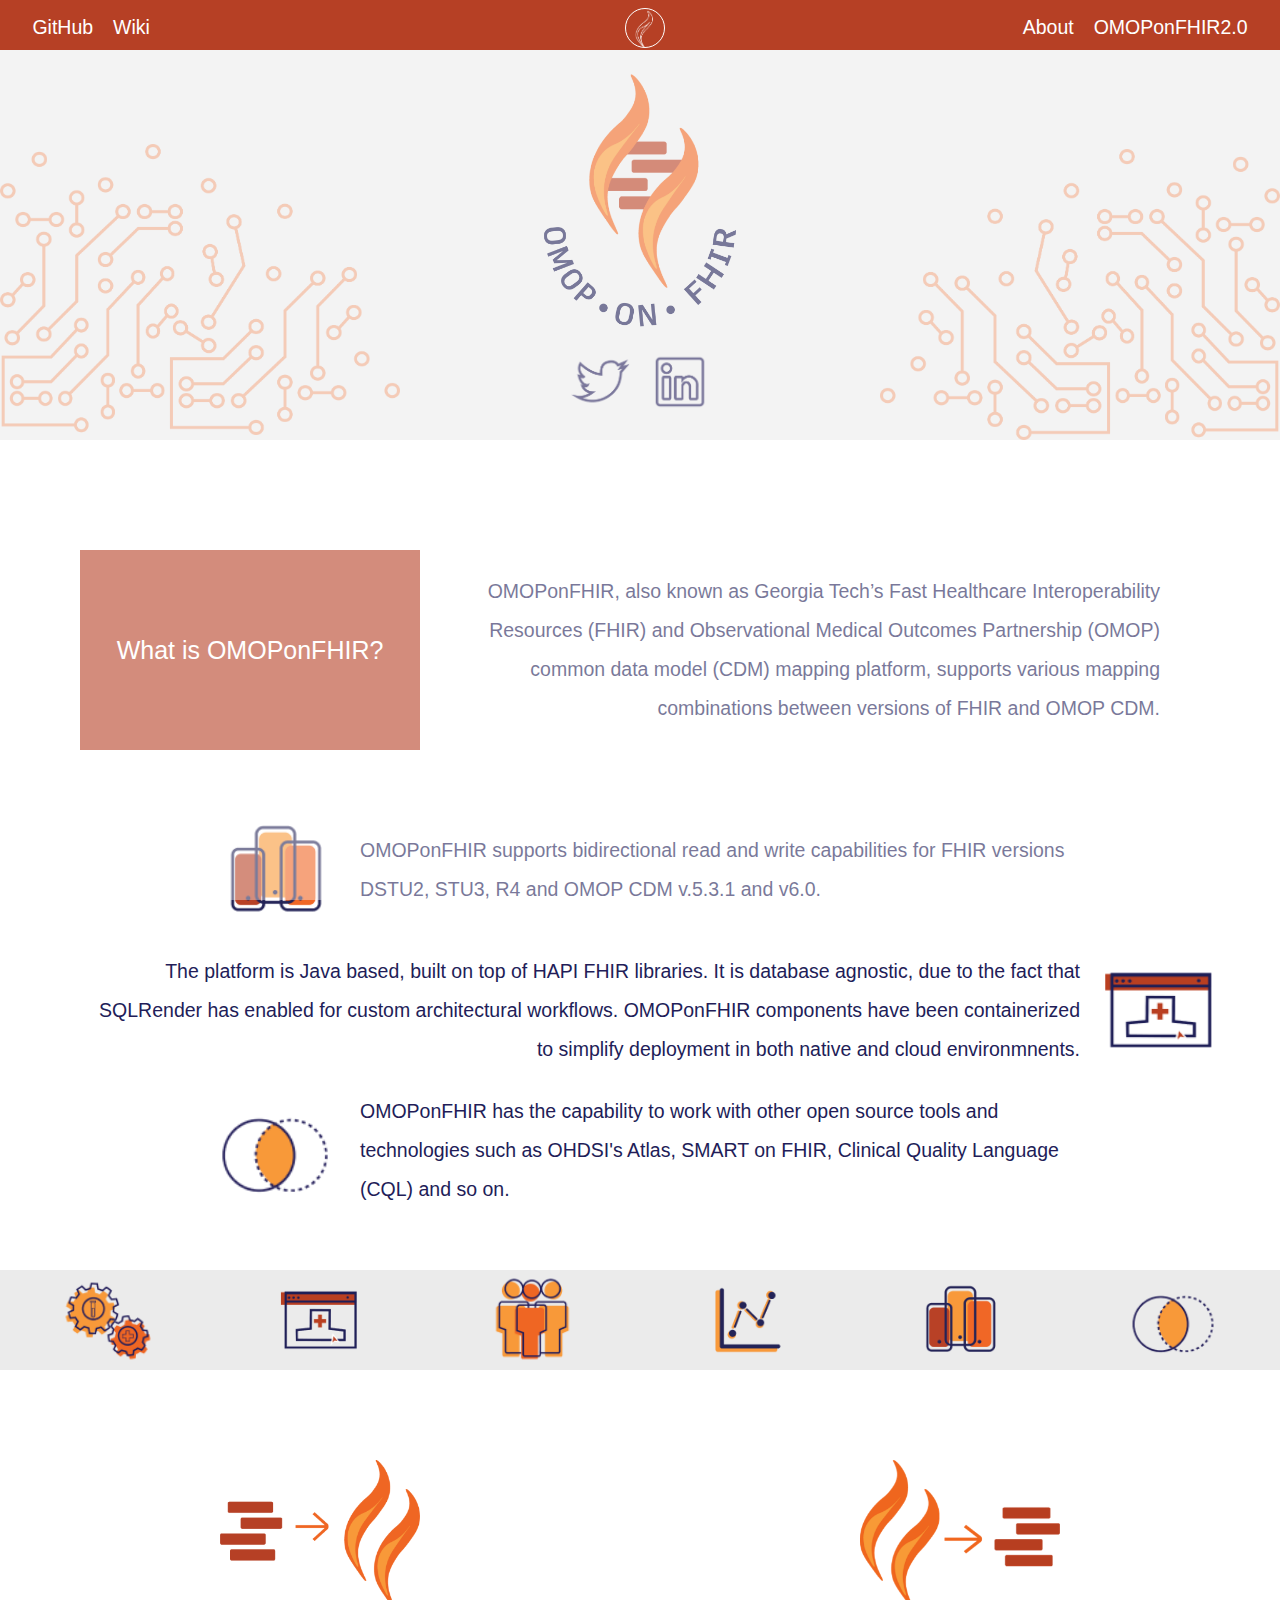
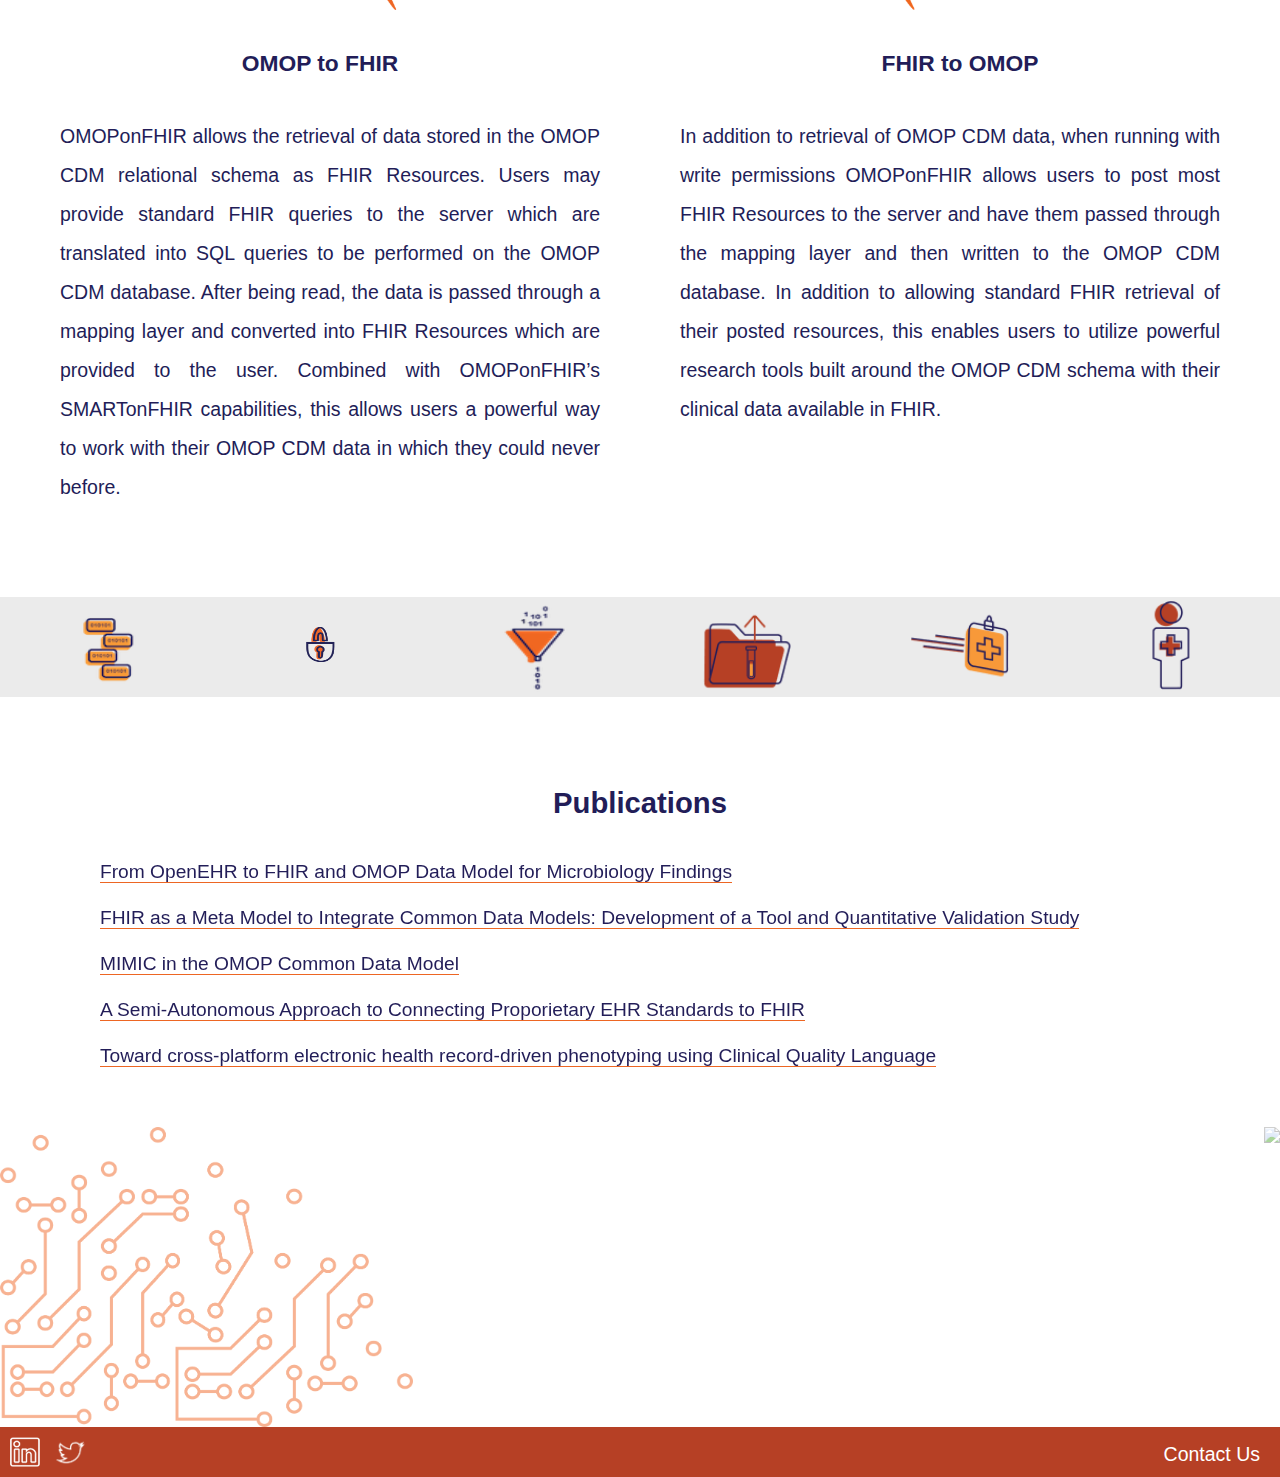
==== index.html @ ce29ef23 "OMOPonFHIR Site V2.0" ====
<!DOCTYPE html>
<html lang="en">
  <head>
    <meta charset="UTF-8" />
    <meta http-equiv="X-UA-Compatible" content="IE=edge" />
    <meta name="viewport" content="width=device-width, initial-scale=1.0" />
    <link rel="stylesheet" href="css/styles.css" />
    <link rel="stylesheet" href="css/index.css" />
    <link rel="preconnect" href="https://fonts.gstatic.com" />
    <link
      href="https://fonts.googlea                                                             pis.com/css2?family=Open+Sans:wght@600&display=swap"
      rel="stylesheet"
    />
    <script type="text/javascript" src="loader-script.js"></script>
    <link rel="apple-touch-icon" sizes="180x180" href="/img/shorter_logo.png" />
    <link
      rel="icon"
      type="image/png"
      sizes="32x32"
      href="/img/shorter_logo.png"
    />
    <link
      rel="icon"
      type="image/png"
      sizes="16x16"
      href="/img/shorter_logo.png"
    />
    <link rel="manifest" href="/site.webmanifest" />
    <title>OMOP on FHIR</title>
  </head>
  <body>
    <div id="loader"></div>
    <div id="content">
      <nav class="main-nav">
        <div class="container">
          <div class="left">
            <ul>
              <li>
                <a href="https://github.com/omoponfhir/omoponfhir-main"
                  >GitHub</a
                >
              </li>
              <li>
                <a href="https://github.com/omoponfhir/omoponfhir-main/wiki"
                  >Wiki</a
                >
              </li>
            </ul>
          </div>
          <div class="center">
            <img
              src="img/bullet_bullet-1.png"
              alt=""
              onclick="imageClick('index.html')"
              class="homeCursor"
            />
          </div>
          <div class="right">
            <ul>
              <li><a href="about.html">About</a></li>
              <li><a href="OMOPonFHIR2.0.html">OMOPonFHIR2.0</a></li>
            </ul>
          </div>
        </div>
      </nav>

      <nav class="mobile-nav" id="mobile-nav-id">
        <div class="left">
          <!-- <input type="image" src="img/menu.png" onclick="menu()" /> -->
        </div>
        <div class="center">
          <img
            src="img/bullet_bullet-1.png"
            alt=""
            onclick="imageClick('index.html')"
            class="homeCursor"
          />
        </div>
        <div class="right">
          <input type="image" src="img/menu.png" onclick="menu()" />
        </div>
      </nav>

      <div class="mobile-menu" id="mobile-menu-id">
        <ul class="mobile-menu-list">
          <li><a href="about.html">About</a></li>
          <li><a href="OMOPonFHIR2.0.html">OMOPonFHIR2.0</a></li>
          <li>
            <a href="https://github.com/omoponfhir/omoponfhir-main">GitHub</a>
          </li>
          <li>
            <a href="https://github.com/omoponfhir/omoponfhir-main/wiki"
              >Wiki</a
            >
          </li>
        </ul>
      </div>

      <script>
        function menu() {
          var x = document.getElementById("mobile-menu-id");

          if (x.className === "mobile-menu") {
            x.className = "mobile-menu-expanded";
          } else {
            x.className = "mobile-menu";
          }
        }
      </script>

      <script>
        function imageClick(url) {
          window.location = url;
        }
      </script>

      <div class="main-container">
        <div class="top-banner">
          <div class="container">
            <div class="div1">
              <img
                class="img1"
                src="img/BackgroundIllustration_Orange.png"
                alt=""
              />
            </div>
            <div class="div2">
              <img class="img2" src="img/OMOPONFHIR_Logo-03.png" alt="" />
              <div class="socialmed_icon">
                <a href="https://twitter.com/omoponfhir">
                  <img
                    alt="Twitter"
                    class="socialmed_images twitter"
                    src="twitter_Twitter-blue.png"
                  />
                </a>
                <a href="https://www.linkedin.com/company/omoponfhir/">
                  <img
                    alt="LinkedIn"
                    class="socialmed_images linkedin"
                    src="LinkedIn_blue.png"
                  />
                </a>
              </div>
            </div>

            <div class="div3">
              <img
                class="img3"
                src="img/BackgroundIllustration_Orange.png"
                alt=""
              />
            </div>
          </div>
        </div>

        <div class="what-is">
          <div class="left">
            <p>What is OMOPonFHIR?</p>
          </div>
          <div class="right">
            <p>
              OMOPonFHIR, also known as Georgia Tech’s Fast Healthcare
              Interoperability Resources (FHIR) and Observational Medical Outcomes Partnership (OMOP) common data
              model (CDM) mapping platform, supports various mapping combinations between versions of FHIR and OMOP CDM.
            </p>
          </div>
        </div>

        <div class="what-is-mobile">
          <p>What is OMOPonFHIR?</p>
        </div>

        <div class="what-is-mobile-text">
          <p>
            OMOPonFHIR, also known as Georgia Tech’s Fast Healthcare
            Interoperability Resources (FHIR) and Observational Medical Outcomes Partnership (OMOP) common data
            model (CDM) mapping platform, supports various mapping combinations between versions of FHIR and OMOP CDM.
          </p>
        </div>

        <div class="key-comp">
          <div class="left">
            <img src="img/Mobile_Mobile.png" class="iconHome" alt="" />
          </div>
          <div class="right">
            <p>
              OMOPonFHIR supports bidirectional read and write capabilities
              for FHIR versions DSTU2, STU3, R4 and OMOP CDM v.5.3.1 and v6.0.
            </p>
          </div>
        </div>

        <div class="deploy">
          <div class="left">
            <p>
              The platform is Java based, built on top of HAPI FHIR libraries.
              It is database agnostic, due to the fact that SQLRender has enabled for custom
              architectural workflows. OMOPonFHIR components have been containerized
              to simplify deployment in both native and cloud environmnents.
            </p>
          </div>
          <div class="right">
            <img
              src="img/Medical_System_Medical_System.png"
              class="iconHome"
              alt=""
            />
          </div>
        </div>

        <div class="map">
          <div class="left">
            <img src="img/mapping_mapping.png" class="iconHome" alt="" />
          </div>
          <div class="right">
            <p>
              OMOPonFHIR has the capability to work with other open source tools and
              technologies such as OHDSI's Atlas, SMART on FHIR, Clinical Quality
              Language (CQL) and so on.
            </p>
          </div>
        </div>

        <div class="icon-row-1">
          <div class="container">
            <img src="img/interoperability.png" alt="" />
          </div>
          <div class="container">
            <img src="img/Medical_System_Medical_System.png" alt="" />
          </div>
          <div class="container">
            <img src="img/population.png" alt="" />
          </div>
          <div class="container">
            <img src="img/Analytics_Analytics.png" alt="" />
          </div>
          <div class="container">
            <img src="img/Mobile_Mobile.png" alt="" />
          </div>
          <div class="container">
            <img src="img/mapping_mapping.png" alt="" />
          </div>
        </div>

        <div class="omop2fhir">
          <img src="img/OMOPonFHIR_2_3.png" alt="" />
          <h3>OMOP to FHIR</h3>
          <p>
            OMOPonFHIR allows the retrieval of data stored in the OMOP CDM
            relational schema as FHIR Resources. Users may provide standard FHIR
            queries to the server which are translated into SQL queries to be
            performed on the OMOP CDM database. After being read, the data is
            passed through a mapping layer and converted into FHIR Resources
            which are provided to the user. Combined with OMOPonFHIR’s
            SMARTonFHIR capabilities, this allows users a powerful way to work
            with their OMOP CDM data in which they could never before.
          </p>
        </div>

        <div class="fhir2omop">
          <img src="img/FHIRtoOMOP_2.png" alt="" />
          <h3>FHIR to OMOP</h3>
          <p>
            In addition to retrieval of OMOP CDM data, when running with write
            permissions OMOPonFHIR allows users to post most FHIR Resources to
            the server and have them passed through the mapping layer and then
            written to the OMOP CDM database. In addition to allowing standard
            FHIR retrieval of their posted resources, this enables users to
            utilize powerful research tools built around the OMOP CDM schema
            with their clinical data available in FHIR. 
          </p>
        </div>

        <div class="icon-row-2">
          <div class="container">
            <img src="img/Database_Database.png" alt="" />
          </div>
          <div class="container">
            <img src="img/Security_Security.png" alt="" />
          </div>
          <div class="container">
            <img src="img/Filtering_Filtering.png" alt="" />
          </div>
          <div class="container">
            <img src="img/export.png" alt="" />
          </div>
          <div class="container">
            <img src="img/fast.png" alt="" />
          </div>
          <div class="container">
            <img src="img/patient.png" alt="" />
          </div>
        </div>

        <div class="pub" id="pub-list">
          <h2>Publications</h2>
          <div class="publication-list">
            <li>
              <a
                href="https://ebooks.iospress.nl/pdf/doi/10.3233/SHTI210189"
                class="pub-link shutter half"
                >From OpenEHR to FHIR and OMOP Data Model for Microbiology
                Findings</a
              >
            </li>
            <br />
            <li>
              <a
                href="https://medinform.jmir.org/2019/4/e15199?utm_source=TrendMD&utm_medium=cpc&utm_campaign=JMIR_TrendMD_0"
                class="pub-link shutter half"
                >FHIR as a Meta Model to Integrate Common Data Models:
                Development of a Tool and Quantitative Validation Study</a
              >
            </li>
            <br />
            <li>
              <a
                href="https://www.medrxiv.org/content/10.1101/2020.08.14.20175141v1.full"
                class="pub-link shutter half"
              >
                MIMIC in the OMOP Common Data Model</a
              >
            </li>
            <br />
            <li>
              <a
                href="https://arxiv.org/pdf/1911.12254.pdf"
                class="pub-link shutter half"
              >
                A Semi-Autonomous Approach to Connecting Proporietary EHR
                Standards to FHIR
              </a>
            </li>
            <br />
            <li>
              <a
                href="https://onlinelibrary.wiley.com/doi/pdf/10.1002/lrh2.10233"
                class="pub-link shutter half"
              >
                Toward cross-platform electronic health record-driven
                phenotyping using Clinical Quality Language</a
              >
            </li>
          </div>
        </div>

        <div class="bot-banner">
          <div class="div1">
            <img src="img/BackgroundIllustration_Orange.png" alt="" />
            <img src="https://media.giphy.com/media/UsVF9EAucjBN7O4BF0/giphy.gif" class="bottompage_motion" />
          </div>
        </div>

        <footer class="footer">
          <div class="social">
            <div class="left">
              <div class="img-wrapper">
                <a href="https://www.linkedin.com/company/omoponfhir/about">
                  <img src="img/linkedin.png" alt="" />
                </a>
              </div>
              <div class="img-wrapper">
                <a href="https://twitter.com/omoponfhir?s=20">
                  <img src="img/twitter_Twitter.png" alt="" />
                </a>
              </div>
            </div>
          </div>
          <div class="right">
            <a href="https://forms.gle/5ARnCuKFfqA3LYyR9" target="_blank"
              >Contact Us</a
            >
          </div>
        </footer>
      </div>
    </div>
  </body>
</html>
---- css/styles.css ----
/* TABLE OF CONTENTS
  1. BASIC
  2. PRELOADER
  2. MOBILE NAV
  3. MOBILE MENU
  4. BANNER
  5. BOT BANNER
  6. FOOTER
  7. BREAKPOINTS
*/

/* -------------- BASIC --------------  */
:root {
  --primary-color: #221d58;
  --secondary-color: #b64025;
  --accent-light-color: #ed6623;
  --accent-lighter-color: #f8993a;
  --max-width: 1100px;
}

* {
  margin: 0;
  padding: 0;
  box-sizing: border-box;
}

body {
  color: var(--primary-color);
  font-family: -apple-system, BlinkMacSystemFont, "Segoe UI", Roboto, Oxygen,
    Ubuntu, Cantarell, "Open Sans", "Helvetica Neue", sans-serif;
  font-size: 19.5px;
  font-weight: 500;
}

html,
body {
  margin: 0;
  padding: 0;
  width: 100%;
  height: 100vh;
  background: url(background.jpg) no-repeat 50% 50%;
  background-size: cover;
}

/* -------------- PRELOADER -------------- */
#loader {
  position: fixed;
  width: 100%;
  height: 100vh;
  z-index: 1;
  overflow: visible;
  background: #fff url("https://media.giphy.com/media/0v85X38x8zhfcxNIS5/giphy.gif") no-repeat center center;
}

/* --------------  MOBILE NAV -------------- */
.homeCursor {
  cursor: pointer;
}

.mobile-nav {
  display: none;
}

.mobile-nav .left {
  justify-self: left;
}

.mobile-nav .center {
  width: 40px;
  height: 40px;
  margin-left: 10px;
  border-radius: 20px;
  border-color: #fff;
  border-style: solid;
  border-width: 1px;
  justify-self: center;
  align-self: center;
}
.mobile-nav .center:hover {
  background: #ed6623;
}
.mobile-nav img {
  height: 40px;
  object-fit: contain;
}

.mobile-nav .right {
  justify-self: right;
}

.mobile-nav input {
  margin: 10px;
  margin-right: 20px;
  height: 30px;
  object-fit: contain;
}

.mobile-nav ul {
  list-style-type: none;
  display: flex;
  margin-bottom: 10px;
  flex-direction: column;
  justify-content: center;
}
.main-nav {
  background: var(--secondary-color);
  position: sticky;
  top: 0;
  z-index: 2;
}

.main-nav .container {
  display: grid;
  grid-template-columns: 33% 33% 33%;
  height: 50px;
  justify-content: center;
}

.main-nav .left {
  padding: 1rem;
  justify-self: left;
}

.main-nav.left a:hover {
  color: #ed6623;
}

.main-nav .center {
  width: 40px;
  height: 40px;
  margin-left: 10px;
  border-radius: 20px;
  border-color: #fff;
  border-style: solid;
  border-width: 1px;
  justify-self: center;
  align-self: center;
}

.main-nav .center:hover {
  background: #ed6623;
}

.main-nav img {
  height: 40px;
  object-fit: contain;
}

.main-nav .right {
  padding: 1rem;
  justify-self: right;
}

.main-nav .right a:hover {
  color: #ed6623;
}

.main-nav .left a:hover {
  color: #ed6623;
}
.main-nav ul {
  display: flex;
  list-style-type: none;
  justify-self: end;
  align-items: center;
}

.main-nav ul li a {
  border-radius: 5px;
  text-decoration: none;
  padding: 10px;
  color: #fff;
}

.main-nav ul li a.active {
  background: var(--secondary-color);
  color: #fff;
}

.main-nav ul li a.inactive {
  color: #fff;
}

/* --------------  MOBILE MENU -------------- */
.mobile-menu {
  display: none;
}

.mobile-menu-list {
  list-style-type: none;
  display: flex;
  margin-bottom: 10px;
  flex-direction: column;
  justify-content: center;
}

.mobile-menu-list li {
  margin: 10px;
  text-align: right;
}

.mobile-menu-list li a {
  border-radius: 5px;
  text-decoration: none;
  padding: 10px;
  color: #fff;
}

.mobile-menu-list li a:hover {
  color: #ed6623;
}

/* -------------- BANNER --------------*/
.top-banner {
  grid-area: top-banner;
}

.img1 {
  height: auto;
  max-width: 300px;
}

.img2 {
  height: auto;
  width: 100%;
  padding: 20px;
  max-width: 300px;
}

.img3 {
  height: auto;
  max-width: 300px;
  transform: scaleX(-1);
}

.div1 {
  vertical-align: bottom;
  align-self: flex-end;
}

.div2 {
  display: grid;
  justify-content: center;
  text-align: center;
  align-items: center;
  margin-bottom: 30px;
  flex: 2;
}

.div3 {
  vertical-align: bottom;
  align-self: flex-end;
}

.top-banner .container {
  display: flex;
  flex-direction: row;
  width: 100%;
  height: auto;
  background: #ebebeb;
  justify-content: center;
}

.top-banner .container .div1 {
  flex: 2;
}

.top-banner .container .div3 {
  flex: 2;
}

.top-banner .img1 {
  max-width: 100%;
  opacity: 0.5;
  width: 400px;
}

.top-banner .img3 {
  max-width: 100%;
  transform: scaleX(-1);
  opacity: 0.5;
  float: right;
  margin: 0 0 0 20px;
  width: 400px;
}

.top-banner ul {
  list-style-type: none;
  display: flex;
  justify-content: center;
}

.top-banner ul li a {
  margin: 1rem;
  text-decoration: none;
  border-radius: 5px;
}

.button_socialmed {
  background-color: #ed6623;
  border: none;
  color: white;
  padding: 15px 32px;
  text-align: center;
  text-decoration: none;
  display: inline-block;
  font-size: 18px;
  border-radius: 10px;
  margin: 0 10px 30px 10px;
  transition-duration: 0.4s;
  width: 100%;
  min-width: 20px;
  max-width: 150px;
  position: relative;
  justify-content: center;
  align-items: center;
}

.button_socialmed:hover {
  cursor: pointer;
  border: solid;
  border-width: thin;
  border-color: #ed6623;
  background-color: rgb(235, 235, 235);
  color: #ed6623;
}

.socialmed_images {
  margin: 0 10px 0 10px;
  height: auto;
  width: 100%;
  max-width: 60px;
  display: flex;
}

.socialmed_icon {
  flex: 2;
  margin: 0 20px 0 20px;
  display: flex;
  align-items: center;
  justify-content: center;
}

.socialmed_images:hover {
  transform: translateY(-6px);
  transition: all 0.2s ease-in-out;
}

/* --------------  BOT BANNER --------------  */
.bot-banner {
  grid-area: bot-banner;
}

.bot-banner {
  height: 300px;
  margin-top: 40px;
}

.bot-banner img {
  width: auto;
  height: 300px;
  opacity: 0.5;
}

.bottompage_motion {
  float: right;
}

/* --------------  FOOTER --------------  */
.footer {
  display: grid;
  grid-area: footer;
  grid-template-columns: 50% 50%;
  height: 50px;
  justify-content: center;
  background: var(--secondary-color);
}

.footer .social {
  margin: 10px;
}

.footer .img-wrapper {
  display: inline;
  margin-right: 10px;
}

.footer img {
  height: 30px;
  object-fit: contain;
}
.footer img:hover {
  background: #ed6623;
}
.footer .left {
  justify-self: left;
}
.right a:hover {
  color: #ed6623;
}
.footer .right {
  margin-right: 20px;
  align-self: center;
  justify-self: right;
}

.footer a {
  color: #fff;
  text-decoration: none;
}
/* -------------- BREAKPOINTS -------------- */

@media (max-width: 1150px) {
  .div2_mobile {
    display: grid;
    justify-content: center;
    text-align: center;
    align-items: center;
    margin-bottom: 30px;
    flex: 2;
  }
}

@media (max-width: 680px) {
  .main-nav {
    display: none;
  }
  .mobile-nav {
    display: grid;
    grid-template-columns: 33% 33% 33%;
    background: var(--secondary-color);
    position: sticky;
    top: 0;
    z-index: 2;
  }

  .mobile-menu {
    display: none;
  }

  .mobile-menu-expanded {
    position: fixed;
    left: 67%;
    display: block;
    width: 33%;
    background: var(--secondary-color);
    z-index: 2;
  }

  .top-banner .container {
    display: flex;
    flex-direction: row;
    width: 100%;
    height: auto;
    background: #ebebeb;
    justify-content: center;
  }

  .top-banner .img1 {
    max-width: 130%;
    opacity: 0.5;
  }

  .top-banner .img3 {
    max-width: 130%;
    opacity: 0.5;
  }

  .bot-banner {
    margin-top: 30px;
    height: 200px;
  }

  .bot-banner img {
    height: 200px;
  }

  .bot-banner .bottompage_motion {
    height: 0px;
  }
}

@media (max-width: 400px) {
  .socialmed_images {
    margin: 0 5px 0 5px;
    height: auto;
    width: 100%;
    max-width: 30px;
    display: flex;
  }
}
---- css/index.css ----
/* TABLE OF CONTENTS
    1. GRID
    2. WHAT IS
    3. ICON ROW
    4. OMOP 2 FHIR
    5. BREAKPOINTS
    6. PUBLICATIONS LIST
*/

/* -------------- GRID -------------- */
.main-container {
  display: grid;
  grid-template-columns: 25% 25% 25% 25%;
  grid-template-areas:
    "top-banner top-banner top-banner top-banner"
    "what-is what-is what-is what-is"
    "key-comp key-comp key-comp key-comp"
    "deploy deploy deploy deploy"
    "map map map map"
    "icon-row-1 icon-row-1 icon-row-1 icon-row-1"
    "omop2fhir omop2fhir fhir2omop fhir2omop"
    "icon-row-2 icon-row-2 icon-row-2 icon-row-2"
    "pub pub pub pub"
    "bot-banner bot-banner bot-banner bot-banner"
    "footer footer footer footer";
  grid-gap: 0px;
}

.what-is {
  grid-area: what-is;
}

.what-is-mobile {
  grid-area: what-is-mobile;
}

.what-is-mobile-text {
  grid-area: what-is-mobile-text;
}

.key-comp {
  grid-area: key-comp;
}

.deploy {
  grid-area: deploy;
}

.map {
  grid-area: map;
}

.icon-row-1 {
  grid-area: icon-row-1;
}

.omop2fhir {
  grid-area: omop2fhir;
}

.fhir2omop {
  grid-area: fhir2omop;
}

.icon-row-2 {
  grid-area: icon-row-2;
}

.pub {
  grid-area: pub;
}

/* -------------- WHAT IS -------------- */
.what-is {
  display: flex;
  flex-direction: row;
  width: 100%;
  height: 300px;
  text-align: center;
  overflow: hidden;
  margin-top: 60px;
}

.what-is .left {
  display: flex;
  justify-content: center;
  align-items: center;
  width: 340px;
  margin-top: 50px;
  margin-left: 80px;
  margin-bottom: 50px;
  margin-right: 25px;
  color: white;
  align-items: center;
  background: var(--secondary-color);
  font-size: 25px;
}

.what-is .right {
  display: flex;
  flex: 2;
  justify-content: center;
  align-items: center;
  width: 100%;
  height: 100%;
  margin-right: 120px;
  text-align: right;
  line-height: 2;
}

.what-is-mobile {
  display: none;
}

.what-is-mobile-text {
  display: none;
}

.key-comp {
  display: flex;
  flex-direction: row;
  width: 100%;
  height: 140px;
  overflow: hidden;
}

.key-comp .left {
  display: flex;
  justify-content: center;
  align-items: center;
  width: 160px;
  margin-left: 200px;
  padding-right: 10px;
}

.key-comp .right {
  display: flex;
  flex: 2;
  justify-content: center;
  align-items: center;
  width: 100%;
  height: 100%;
  margin-right: 180px;
  text-align: left;
  line-height: 2;
}

.deploy {
  display: flex;
  flex-direction: row;
  width: 100%;
  height: 140px;
  overflow: hidden;
}

.deploy .left {
  display: flex;
  flex: 2;
  justify-content: center;
  align-items: center;
  width: 100%;
  height: 100%;
  margin-left: 80px;
  text-align: right;
  line-height: 2;
}

.deploy .right {
  display: flex;
  justify-content: center;
  align-items: center;
  width: 160px;
  margin-right: 40px;
}

.map {
  display: flex;
  flex-direction: row;
  width: 100%;
  height: 140px;
  overflow: hidden;
}

.map .left {
  display: flex;
  justify-content: center;
  align-items: center;
  width: 160px;
  margin-left: 200px;
  padding-right: 10px;
}

.map .right {
  display: flex;
  flex: 2;
  justify-content: center;
  align-items: center;
  width: 100%;
  height: 100%;
  margin-right: 180px;
  text-align: left;
  line-height: 2;
}

.iconHome {
  max-width: 100%;
  max-height: 150px;
  width: 150px;
  flex: 2;
  padding: 10px;
}

/* -------------- ICON ROW -------------- */

.icon-row-1 {
  display: flex;
  flex-direction: row;
  height: 100px;
  width: 100%;
  background: #ebebeb;
  margin-top: 50px;
  margin-bottom: 50px;
}

.icon-row-1 .container {
  display: flex;
  flex: 1;
  justify-content: center;
  align-items: center;
}

.icon-row-1 img {
  width: 100px;
}

.icon-row-2 {
  display: flex;
  flex-direction: row;
  height: 100px;
  width: 100%;
  background: #ebebeb;
  margin-top: 50px;
  margin-bottom: 50px;
}

.icon-row-2 .container {
  display: flex;
  flex: 1;
  justify-content: center;
  align-items: center;
}

.icon-row-2 img {
  width: 100px;
  height: 100px;
}

/* -------------- OMOP 2 FHIR -------------- */

.omop2fhir img {
  width: 200px;
  height: 150px;
  display: block;
  margin-top: 40px;
  margin-left: auto;
  margin-right: auto;
  margin-bottom: 40px;
}

.omop2fhir h3 {
  text-align: center;
  margin: 10px;
}

.omop2fhir p {
  margin: 40px;
  margin-left: 60px;
  text-align: justify;
  line-height: 2;
}

.fhir2omop img {
  width: 200px;
  height: 150px;
  display: block;
  margin-top: 40px;
  margin-left: auto;
  margin-right: auto;
  margin-bottom: 40px;
}

.fhir2omop h3 {
  text-align: center;
  margin: 10px;
}

.fhir2omop p {
  margin: 40px;
  margin-right: 60px;
  text-align: justify;
  line-height: 2;
}

.pub h2 {
  margin-top: 40px;
  text-align: center;
  margin-bottom: 40px;
}

/*-------------- BREAKPOINTS -------------- */
@media (max-width: 680px) {
  .main-nav {
    display: none;
  }

  .what-is {
    display: none;
  }

  .omop2fhir p {
    margin: 40px;
    margin-bottom: 0px;
    text-align: justify;
  }

  .fhir2omop p {
    margin: 40px;
    text-align: justify;
  }

  .icon-row-1 {
    display: flex;
    flex-direction: row;
    height: 50px;
    width: 100%;
    background: #ebebeb;
  }

  .icon-row-1 img {
    width: 50px;
    height: 50px;
  }

  .icon-row-2 {
    display: flex;
    flex-direction: row;
    height: 50px;
    width: 100%;
    background: #ebebeb;
  }

  .icon-row-2 img {
    width: 50px;
    height: 50px;
  }

  .what-is-mobile {
    display: flex;
    width: 240px;
    height: 100px;
    margin-top: 40px;
    align-items: center;
    justify-self: center;
    justify-content: center;
    background: var(--secondary-color);
    margin-left: auto;
    margin-right: auto;
  }

  .what-is-mobile p {
    text-align: center;
    color: white;
    vertical-align: middle;
  }

  .what-is-mobile-text {
    display: block;
  }

  .what-is-mobile-text p {
    display: inline-block;
    margin: 20px;
    margin-top: 40px;
    text-align: center;
    line-height: 2;
  }

  .key-comp .left {
    margin-top: 20px;
    margin-left: 20px;
  }

  .key-comp .right {
    margin-top: 20px;
    margin-right: 20px;
  }

  .deploy {
    height: 160px;
  }

  .deploy .left {
    margin-top: 20px;
    margin-left: 20px;
  }

  .deploy .right {
    margin-top: 20px;
    margin-right: 20px;
  }

  .map .left {
    margin-top: 20px;
    margin-left: 20px;
  }

  .map .right {
    margin-top: 20px;
    margin-right: 20px;
  }

  .omop2fhir p {
    margin-left: 30px;
    margin-right: 30px;
  }

  .fhir2omop p {
    margin-left: 30px;
    margin-right: 30px;
  }

  .main-container {
    grid-template-columns: 100%;
    grid-template-areas:
      "top-banner"
      "what-is-mobile"
      "what-is-mobile-text"
      "key-comp"
      "deploy"
      "map"
      "icon-row-1"
      "omop2fhir"
      "fhir2omop"
      "icon-row-2"
      "pub"
      "bot-banner"
      "footer";
  }
}

/* -------------- PUBLICATIONS LIST -------------- */
.publication-color {
  color: #b64025;
}

.publication-list {
  margin-bottom: 20px;
  flex-direction: column;
  justify-content: center;
  padding: 0px 100px 0px 100px;
  list-style: none;
}

.pub-link {
  position: relative;
  display: inline-block;
  text-decoration: none;
  font-size: 1.2rem;
  font-weight: 500;
  color: var(--gray);
  z-index: 1;
  transition: all 0.2s;

  text-align: left;
  flex-direction: column;
  justify-content: center;
  align-items: center;
  list-style: none;
}
.pub-link::after {
  position: absolute;
  content: "";
  bottom: 0;
  left: 0;
  right: 0;
  opacity: 1;
  transition: all 0.15s;
  z-index: -1;
}

.pub-link.shutter.half::after {
  height: 1px;
  background: #ed6623;
}
.pub-link.shutter.half:hover {
  color: black;
}
.pub-link.shutter.half:hover::after {
  height: 40%;
}
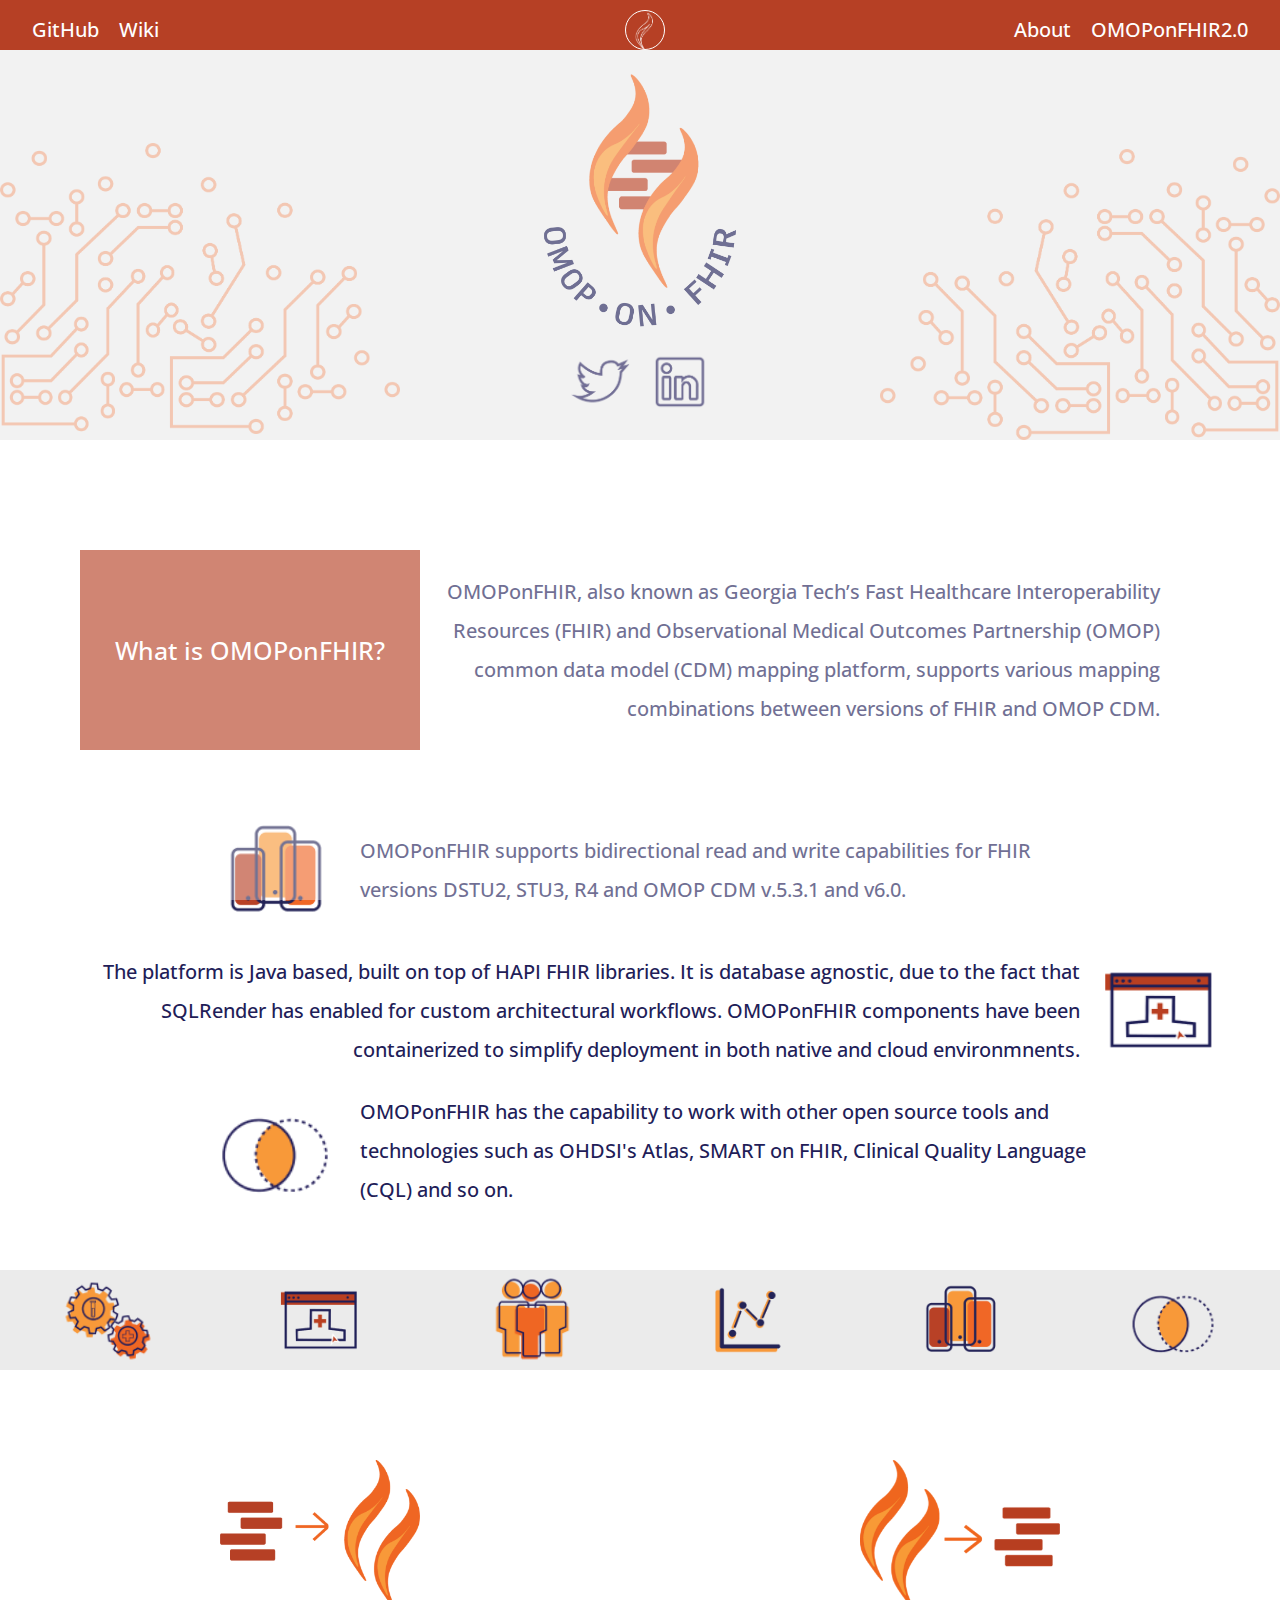
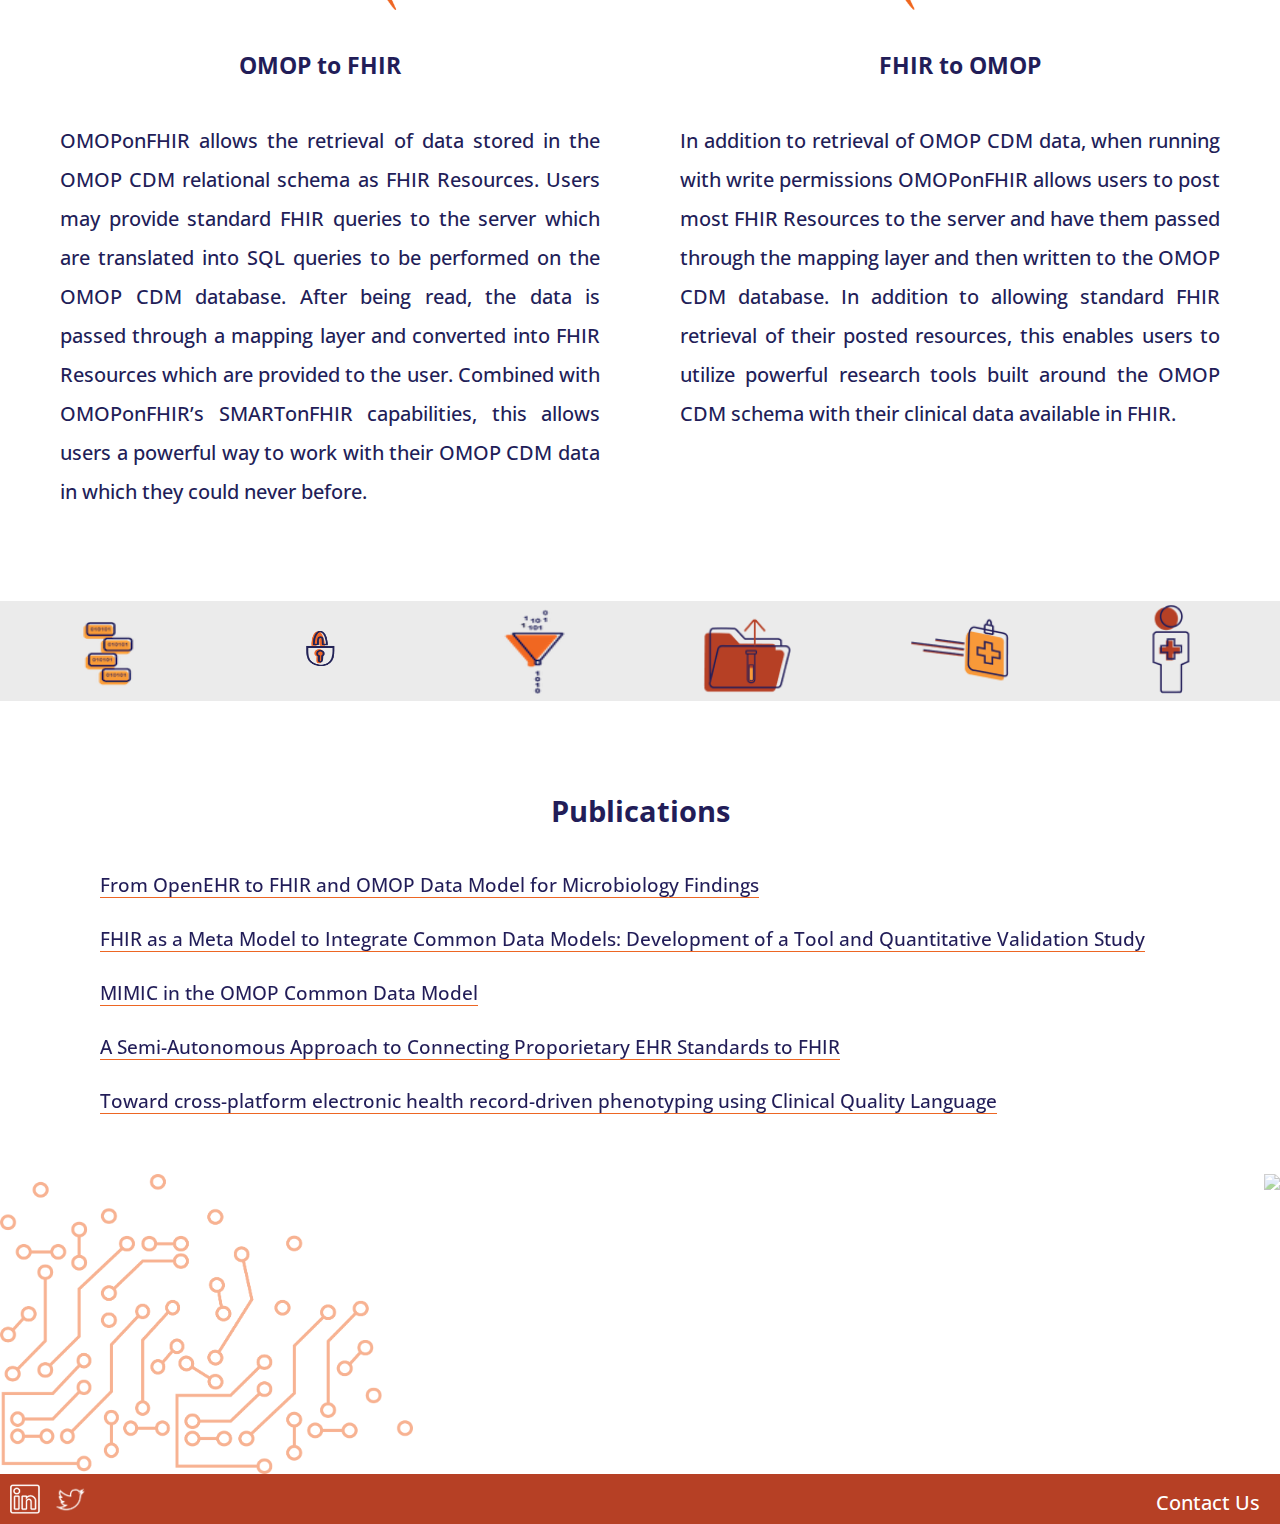
==== commit ec071839: "Changing contact us to be a mailto" ====
--- a/index.html
+++ b/index.html
@@ -8,7 +8,7 @@
     <link rel="stylesheet" href="css/index.css" />
     <link rel="preconnect" href="https://fonts.gstatic.com" />
     <link
-      href="https://fonts.googlea                                                             pis.com/css2?family=Open+Sans:wght@600&display=swap"
+      href="https://fonts.googleapis.com/css2?family=Open+Sans:wght@600&display=swap"
       rel="stylesheet"
     />
     <script type="text/javascript" src="loader-script.js"></script>
@@ -31,17 +31,18 @@
   <body>
     <div id="loader"></div>
     <div id="content">
-      <nav class="main-nav">
+      <nav class="main-nav" aria-label="Main Navigation">
         <div class="container">
           <div class="left">
             <ul>
               <li>
-                <a href="https://github.com/omoponfhir/omoponfhir-main"
+                <a href="https://github.com/omoponfhir/omoponfhir-main-r4-sql"
                   >GitHub</a
                 >
               </li>
               <li>
-                <a href="https://github.com/omoponfhir/omoponfhir-main/wiki"
+                <a
+                  href="https://github.com/omoponfhir/omoponfhir-site-n-docs/wiki"
                   >Wiki</a
                 >
               </li>
@@ -64,7 +65,7 @@
         </div>
       </nav>
 
-      <nav class="mobile-nav" id="mobile-nav-id">
+      <nav class="mobile-nav" id="mobile-nav-id" aria-label="Mobile Navigation">
         <div class="left">
           <!-- <input type="image" src="img/menu.png" onclick="menu()" /> -->
         </div>
@@ -86,10 +87,12 @@
           <li><a href="about.html">About</a></li>
           <li><a href="OMOPonFHIR2.0.html">OMOPonFHIR2.0</a></li>
           <li>
-            <a href="https://github.com/omoponfhir/omoponfhir-main">GitHub</a>
+            <a href="https://github.com/omoponfhir/omoponfhir-main-r4-sql"
+              >GitHub</a
+            >
           </li>
           <li>
-            <a href="https://github.com/omoponfhir/omoponfhir-main/wiki"
+            <a href="https://github.com/omoponfhir/omoponfhir-site-n-docs/wiki"
               >Wiki</a
             >
           </li>
@@ -161,8 +164,10 @@
           <div class="right">
             <p>
               OMOPonFHIR, also known as Georgia Tech’s Fast Healthcare
-              Interoperability Resources (FHIR) and Observational Medical Outcomes Partnership (OMOP) common data
-              model (CDM) mapping platform, supports various mapping combinations between versions of FHIR and OMOP CDM.
+              Interoperability Resources (FHIR) and Observational Medical
+              Outcomes Partnership (OMOP) common data model (CDM) mapping
+              platform, supports various mapping combinations between versions
+              of FHIR and OMOP CDM.
             </p>
           </div>
         </div>
@@ -174,8 +179,10 @@
         <div class="what-is-mobile-text">
           <p>
             OMOPonFHIR, also known as Georgia Tech’s Fast Healthcare
-            Interoperability Resources (FHIR) and Observational Medical Outcomes Partnership (OMOP) common data
-            model (CDM) mapping platform, supports various mapping combinations between versions of FHIR and OMOP CDM.
+            Interoperability Resources (FHIR) and Observational Medical Outcomes
+            Partnership (OMOP) common data model (CDM) mapping platform,
+            supports various mapping combinations between versions of FHIR and
+            OMOP CDM.
           </p>
         </div>
 
@@ -185,8 +192,8 @@
           </div>
           <div class="right">
             <p>
-              OMOPonFHIR supports bidirectional read and write capabilities
-              for FHIR versions DSTU2, STU3, R4 and OMOP CDM v.5.3.1 and v6.0.
+              OMOPonFHIR supports bidirectional read and write capabilities for
+              FHIR versions DSTU2, STU3, R4 and OMOP CDM v.5.3.1 and v6.0.
             </p>
           </div>
         </div>
@@ -195,9 +202,10 @@
           <div class="left">
             <p>
               The platform is Java based, built on top of HAPI FHIR libraries.
-              It is database agnostic, due to the fact that SQLRender has enabled for custom
-              architectural workflows. OMOPonFHIR components have been containerized
-              to simplify deployment in both native and cloud environmnents.
+              It is database agnostic, due to the fact that SQLRender has
+              enabled for custom architectural workflows. OMOPonFHIR components
+              have been containerized to simplify deployment in both native and
+              cloud environmnents.
             </p>
           </div>
           <div class="right">
@@ -215,9 +223,9 @@
           </div>
           <div class="right">
             <p>
-              OMOPonFHIR has the capability to work with other open source tools and
-              technologies such as OHDSI's Atlas, SMART on FHIR, Clinical Quality
-              Language (CQL) and so on.
+              OMOPonFHIR has the capability to work with other open source tools
+              and technologies such as OHDSI's Atlas, SMART on FHIR, Clinical
+              Quality Language (CQL) and so on.
             </p>
           </div>
         </div>
@@ -268,7 +276,7 @@
             written to the OMOP CDM database. In addition to allowing standard
             FHIR retrieval of their posted resources, this enables users to
             utilize powerful research tools built around the OMOP CDM schema
-            with their clinical data available in FHIR. 
+            with their clinical data available in FHIR.
           </p>
         </div>
 
@@ -348,7 +356,10 @@
         <div class="bot-banner">
           <div class="div1">
             <img src="img/BackgroundIllustration_Orange.png" alt="" />
-            <img src="https://media.giphy.com/media/UsVF9EAucjBN7O4BF0/giphy.gif" class="bottompage_motion" />
+            <img
+              src="https://media.giphy.com/media/UsVF9EAucjBN7O4BF0/giphy.gif"
+              class="bottompage_motion"
+            />
           </div>
         </div>
 
@@ -368,9 +379,7 @@
             </div>
           </div>
           <div class="right">
-            <a href="https://forms.gle/5ARnCuKFfqA3LYyR9" target="_blank"
-              >Contact Us</a
-            >
+            <a href="mailto:info@omoponfhir.org" target="_blank">Contact Us</a>
           </div>
         </footer>
       </div>
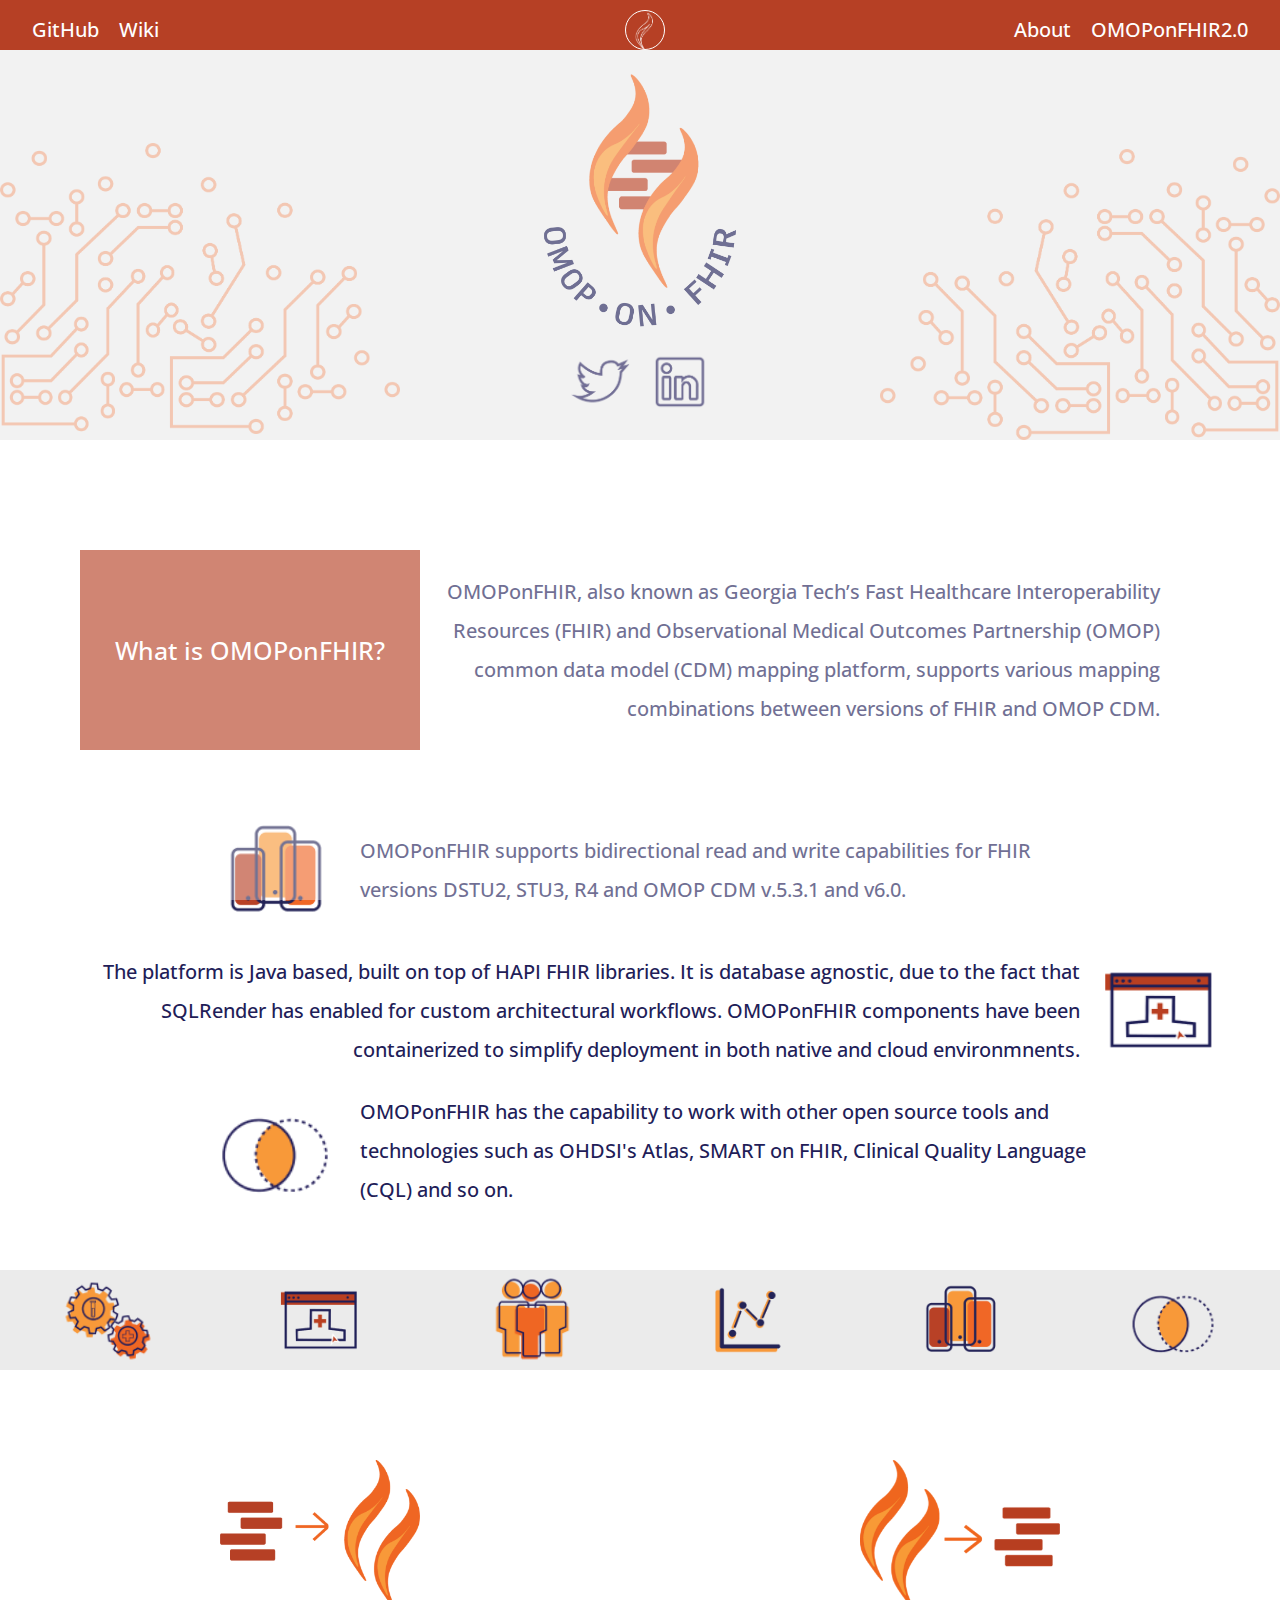
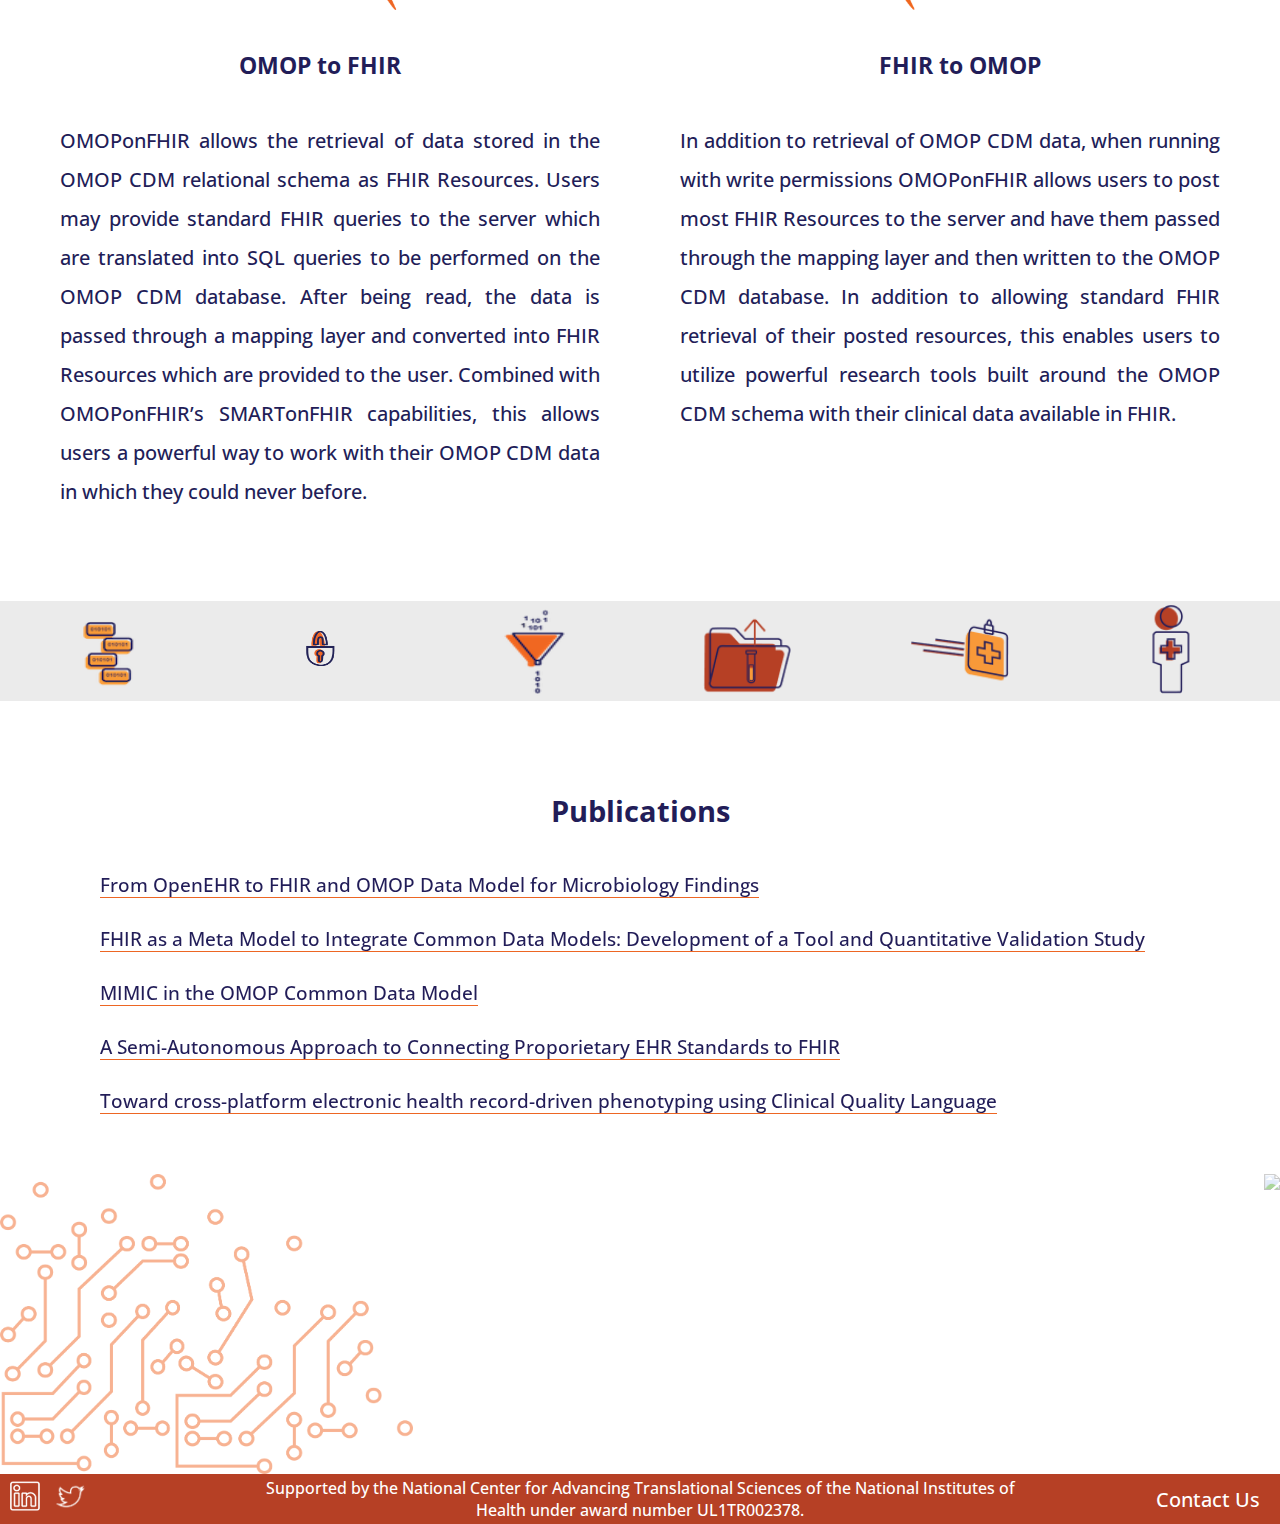
==== commit d6fca729: "Added Footer Note" ====
--- a/index.html
+++ b/index.html
@@ -364,8 +364,8 @@
         </div>
 
         <footer class="footer">
-          <div class="social">
-            <div class="left">
+          <div class="social left">
+            <div>
               <div class="img-wrapper">
                 <a href="https://www.linkedin.com/company/omoponfhir/about">
                   <img src="img/linkedin.png" alt="" />
@@ -378,6 +378,9 @@
               </div>
             </div>
           </div>
+          <div class="center">
+            <p>Supported by the National Center for Advancing Translational Sciences of the National Institutes of Health under award number UL1TR002378.</p>
+          </div>
           <div class="right">
             <a href="mailto:info@omoponfhir.org" target="_blank">Contact Us</a>
           </div>
--- a/css/styles.css
+++ b/css/styles.css
@@ -370,14 +370,17 @@
 .footer {
   display: grid;
   grid-area: footer;
-  grid-template-columns: 50% 50%;
+  grid-template-columns: 20% 60% 20%;
   height: 50px;
   justify-content: center;
   background: var(--secondary-color);
 }
 
 .footer .social {
-  margin: 10px;
+  margin-left: 10px;
+  margin-top: auto;
+  margin-bottom: auto;
+  margin-right: 10px;
 }
 
 .footer .img-wrapper {
@@ -403,7 +406,17 @@
   align-self: center;
   justify-self: right;
 }
-
+.footer .center {
+  align-self: center;
+  justify-self: center;
+}
+.footer .center p {
+  margin: 0;
+  padding: 0;
+  color: #fff;
+  text-align: center;
+  font-size: medium;
+}
 .footer a {
   color: #fff;
   text-decoration: none;
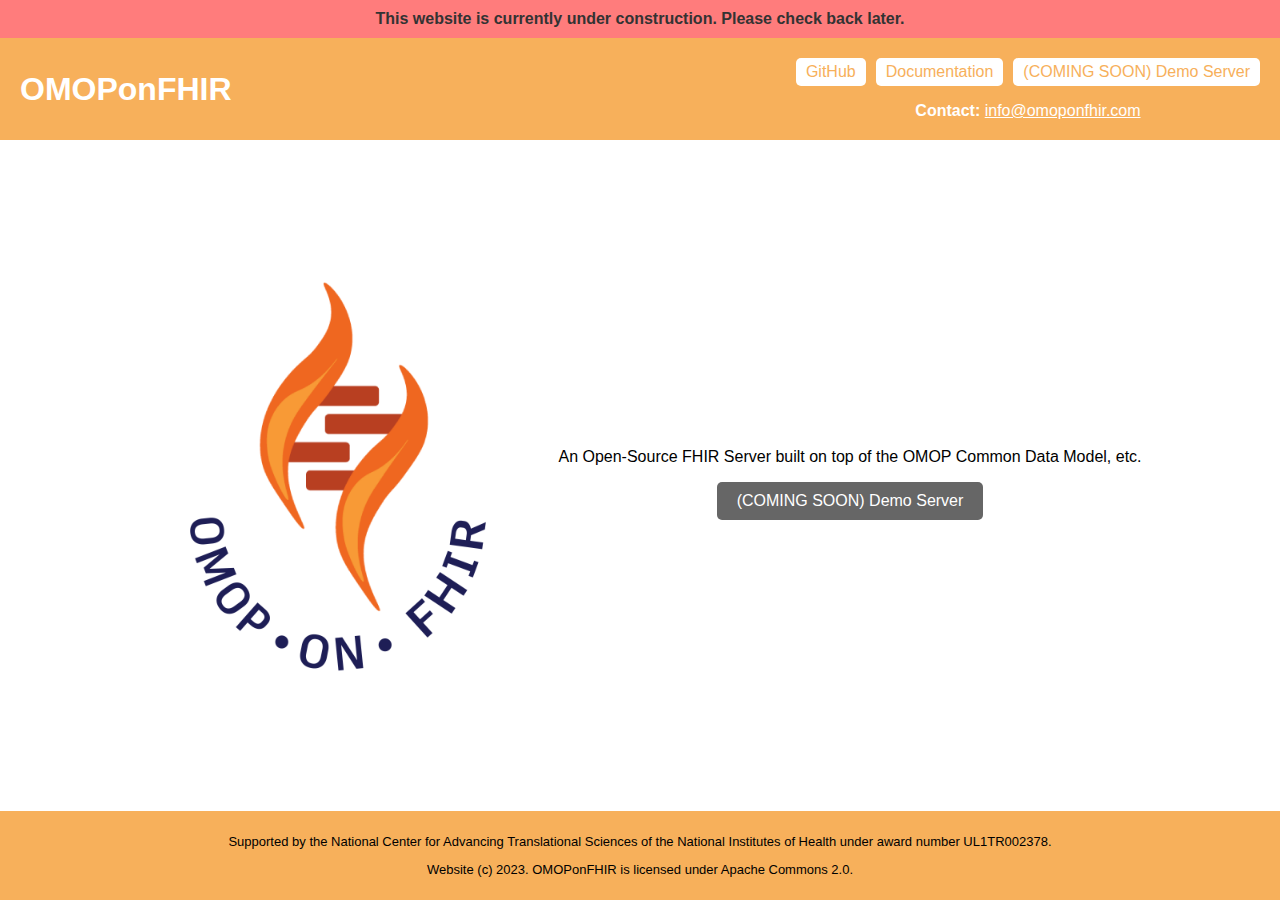
==== commit 2e74e839: "Push new version of website" ====
--- a/index.html
+++ b/index.html
@@ -1,391 +1,51 @@
 <!DOCTYPE html>
-<html lang="en">
+<html>
   <head>
-    <meta charset="UTF-8" />
-    <meta http-equiv="X-UA-Compatible" content="IE=edge" />
-    <meta name="viewport" content="width=device-width, initial-scale=1.0" />
-    <link rel="stylesheet" href="css/styles.css" />
-    <link rel="stylesheet" href="css/index.css" />
-    <link rel="preconnect" href="https://fonts.gstatic.com" />
-    <link
-      href="https://fonts.googleapis.com/css2?family=Open+Sans:wght@600&display=swap"
-      rel="stylesheet"
-    />
-    <script type="text/javascript" src="loader-script.js"></script>
-    <link rel="apple-touch-icon" sizes="180x180" href="/img/shorter_logo.png" />
-    <link
-      rel="icon"
-      type="image/png"
-      sizes="32x32"
-      href="/img/shorter_logo.png"
-    />
-    <link
-      rel="icon"
-      type="image/png"
-      sizes="16x16"
-      href="/img/shorter_logo.png"
-    />
-    <link rel="manifest" href="/site.webmanifest" />
-    <title>OMOP on FHIR</title>
+    <title>OMOPonFHIR</title>
+    <link rel="stylesheet" href="styles.css" />
   </head>
   <body>
-    <div id="loader"></div>
-    <div id="content">
-      <nav class="main-nav" aria-label="Main Navigation">
-        <div class="container">
-          <div class="left">
-            <ul>
-              <li>
-                <a href="https://github.com/omoponfhir/omoponfhir-main-r4-sql"
-                  >GitHub</a
-                >
-              </li>
-              <li>
-                <a
-                  href="https://github.com/omoponfhir/omoponfhir-site-n-docs/wiki"
-                  >Wiki</a
-                >
-              </li>
-            </ul>
-          </div>
-          <div class="center">
-            <img
-              src="img/bullet_bullet-1.png"
-              alt=""
-              onclick="imageClick('index.html')"
-              class="homeCursor"
-            />
-          </div>
-          <div class="right">
-            <ul>
-              <li><a href="about.html">About</a></li>
-              <li><a href="OMOPonFHIR2.0.html">OMOPonFHIR2.0</a></li>
-            </ul>
-          </div>
-        </div>
-      </nav>
-
-      <nav class="mobile-nav" id="mobile-nav-id" aria-label="Mobile Navigation">
-        <div class="left">
-          <!-- <input type="image" src="img/menu.png" onclick="menu()" /> -->
-        </div>
-        <div class="center">
-          <img
-            src="img/bullet_bullet-1.png"
-            alt=""
-            onclick="imageClick('index.html')"
-            class="homeCursor"
-          />
-        </div>
-        <div class="right">
-          <input type="image" src="img/menu.png" onclick="menu()" />
-        </div>
-      </nav>
-
-      <div class="mobile-menu" id="mobile-menu-id">
-        <ul class="mobile-menu-list">
-          <li><a href="about.html">About</a></li>
-          <li><a href="OMOPonFHIR2.0.html">OMOPonFHIR2.0</a></li>
-          <li>
-            <a href="https://github.com/omoponfhir/omoponfhir-main-r4-sql"
-              >GitHub</a
-            >
-          </li>
-          <li>
-            <a href="https://github.com/omoponfhir/omoponfhir-site-n-docs/wiki"
-              >Wiki</a
-            >
-          </li>
-        </ul>
-      </div>
-
-      <script>
-        function menu() {
-          var x = document.getElementById("mobile-menu-id");
-
-          if (x.className === "mobile-menu") {
-            x.className = "mobile-menu-expanded";
-          } else {
-            x.className = "mobile-menu";
-          }
-        }
-      </script>
-
-      <script>
-        function imageClick(url) {
-          window.location = url;
-        }
-      </script>
-
-      <div class="main-container">
-        <div class="top-banner">
-          <div class="container">
-            <div class="div1">
-              <img
-                class="img1"
-                src="img/BackgroundIllustration_Orange.png"
-                alt=""
-              />
-            </div>
-            <div class="div2">
-              <img class="img2" src="img/OMOPONFHIR_Logo-03.png" alt="" />
-              <div class="socialmed_icon">
-                <a href="https://twitter.com/omoponfhir">
-                  <img
-                    alt="Twitter"
-                    class="socialmed_images twitter"
-                    src="twitter_Twitter-blue.png"
-                  />
-                </a>
-                <a href="https://www.linkedin.com/company/omoponfhir/">
-                  <img
-                    alt="LinkedIn"
-                    class="socialmed_images linkedin"
-                    src="LinkedIn_blue.png"
-                  />
-                </a>
-              </div>
-            </div>
-
-            <div class="div3">
-              <img
-                class="img3"
-                src="img/BackgroundIllustration_Orange.png"
-                alt=""
-              />
-            </div>
-          </div>
-        </div>
-
-        <div class="what-is">
-          <div class="left">
-            <p>What is OMOPonFHIR?</p>
-          </div>
-          <div class="right">
-            <p>
-              OMOPonFHIR, also known as Georgia Tech’s Fast Healthcare
-              Interoperability Resources (FHIR) and Observational Medical
-              Outcomes Partnership (OMOP) common data model (CDM) mapping
-              platform, supports various mapping combinations between versions
-              of FHIR and OMOP CDM.
-            </p>
-          </div>
-        </div>
-
-        <div class="what-is-mobile">
-          <p>What is OMOPonFHIR?</p>
-        </div>
-
-        <div class="what-is-mobile-text">
+    <div class="construction-banner">
+      <p>
+        <strong>This website is currently under construction. Please check back later.</strong>
+      </p>
+    </div>
+    <header>
+      <h1>OMOPonFHIR</h1>
+      <div class="header-content">
+        <nav>
+          <a href="https://github.com/omoponfhir" target="_blank">GitHub</a>
+          <a href="https://github.com/omoponfhir/omoponfhir-site-n-docs/wiki" target="_blank">Documentation</a>
+          <a href="#">(COMING SOON) Demo Server</a>
+        </nav>
+        <div class="contact-email">
           <p>
-            OMOPonFHIR, also known as Georgia Tech’s Fast Healthcare
-            Interoperability Resources (FHIR) and Observational Medical Outcomes
-            Partnership (OMOP) common data model (CDM) mapping platform,
-            supports various mapping combinations between versions of FHIR and
-            OMOP CDM.
+            <strong>Contact:</strong>
+            <u><a href="mailto:info@omoponfhir.com">info@omoponfhir.com</a></u>
           </p>
         </div>
+      </div>
+    </header>
 
-        <div class="key-comp">
-          <div class="left">
-            <img src="img/Mobile_Mobile.png" class="iconHome" alt="" />
-          </div>
-          <div class="right">
-            <p>
-              OMOPonFHIR supports bidirectional read and write capabilities for
-              FHIR versions DSTU2, STU3, R4 and OMOP CDM v.5.3.1 and v6.0.
-            </p>
-          </div>
+    <section>
+      <div class="content">
+        <img src="img/OMOPONFHIR_Logo-03.png" alt="Image" />
+        <div class="text">
+          <p>
+            An Open-Source FHIR Server built on top of the OMOP Common Data
+            Model, etc.
+          </p>
+          <a class="button" href="#">(COMING SOON) Demo Server</a>
         </div>
+      </div>
+    </section>
 
-        <div class="deploy">
-          <div class="left">
-            <p>
-              The platform is Java based, built on top of HAPI FHIR libraries.
-              It is database agnostic, due to the fact that SQLRender has
-              enabled for custom architectural workflows. OMOPonFHIR components
-              have been containerized to simplify deployment in both native and
-              cloud environmnents.
-            </p>
-          </div>
-          <div class="right">
-            <img
-              src="img/Medical_System_Medical_System.png"
-              class="iconHome"
-              alt=""
-            />
-          </div>
-        </div>
-
-        <div class="map">
-          <div class="left">
-            <img src="img/mapping_mapping.png" class="iconHome" alt="" />
-          </div>
-          <div class="right">
-            <p>
-              OMOPonFHIR has the capability to work with other open source tools
-              and technologies such as OHDSI's Atlas, SMART on FHIR, Clinical
-              Quality Language (CQL) and so on.
-            </p>
-          </div>
-        </div>
-
-        <div class="icon-row-1">
-          <div class="container">
-            <img src="img/interoperability.png" alt="" />
-          </div>
-          <div class="container">
-            <img src="img/Medical_System_Medical_System.png" alt="" />
-          </div>
-          <div class="container">
-            <img src="img/population.png" alt="" />
-          </div>
-          <div class="container">
-            <img src="img/Analytics_Analytics.png" alt="" />
-          </div>
-          <div class="container">
-            <img src="img/Mobile_Mobile.png" alt="" />
-          </div>
-          <div class="container">
-            <img src="img/mapping_mapping.png" alt="" />
-          </div>
-        </div>
-
-        <div class="omop2fhir">
-          <img src="img/OMOPonFHIR_2_3.png" alt="" />
-          <h3>OMOP to FHIR</h3>
-          <p>
-            OMOPonFHIR allows the retrieval of data stored in the OMOP CDM
-            relational schema as FHIR Resources. Users may provide standard FHIR
-            queries to the server which are translated into SQL queries to be
-            performed on the OMOP CDM database. After being read, the data is
-            passed through a mapping layer and converted into FHIR Resources
-            which are provided to the user. Combined with OMOPonFHIR’s
-            SMARTonFHIR capabilities, this allows users a powerful way to work
-            with their OMOP CDM data in which they could never before.
-          </p>
-        </div>
-
-        <div class="fhir2omop">
-          <img src="img/FHIRtoOMOP_2.png" alt="" />
-          <h3>FHIR to OMOP</h3>
-          <p>
-            In addition to retrieval of OMOP CDM data, when running with write
-            permissions OMOPonFHIR allows users to post most FHIR Resources to
-            the server and have them passed through the mapping layer and then
-            written to the OMOP CDM database. In addition to allowing standard
-            FHIR retrieval of their posted resources, this enables users to
-            utilize powerful research tools built around the OMOP CDM schema
-            with their clinical data available in FHIR.
-          </p>
-        </div>
-
-        <div class="icon-row-2">
-          <div class="container">
-            <img src="img/Database_Database.png" alt="" />
-          </div>
-          <div class="container">
-            <img src="img/Security_Security.png" alt="" />
-          </div>
-          <div class="container">
-            <img src="img/Filtering_Filtering.png" alt="" />
-          </div>
-          <div class="container">
-            <img src="img/export.png" alt="" />
-          </div>
-          <div class="container">
-            <img src="img/fast.png" alt="" />
-          </div>
-          <div class="container">
-            <img src="img/patient.png" alt="" />
-          </div>
-        </div>
-
-        <div class="pub" id="pub-list">
-          <h2>Publications</h2>
-          <div class="publication-list">
-            <li>
-              <a
-                href="https://ebooks.iospress.nl/pdf/doi/10.3233/SHTI210189"
-                class="pub-link shutter half"
-                >From OpenEHR to FHIR and OMOP Data Model for Microbiology
-                Findings</a
-              >
-            </li>
-            <br />
-            <li>
-              <a
-                href="https://medinform.jmir.org/2019/4/e15199?utm_source=TrendMD&utm_medium=cpc&utm_campaign=JMIR_TrendMD_0"
-                class="pub-link shutter half"
-                >FHIR as a Meta Model to Integrate Common Data Models:
-                Development of a Tool and Quantitative Validation Study</a
-              >
-            </li>
-            <br />
-            <li>
-              <a
-                href="https://www.medrxiv.org/content/10.1101/2020.08.14.20175141v1.full"
-                class="pub-link shutter half"
-              >
-                MIMIC in the OMOP Common Data Model</a
-              >
-            </li>
-            <br />
-            <li>
-              <a
-                href="https://arxiv.org/pdf/1911.12254.pdf"
-                class="pub-link shutter half"
-              >
-                A Semi-Autonomous Approach to Connecting Proporietary EHR
-                Standards to FHIR
-              </a>
-            </li>
-            <br />
-            <li>
-              <a
-                href="https://onlinelibrary.wiley.com/doi/pdf/10.1002/lrh2.10233"
-                class="pub-link shutter half"
-              >
-                Toward cross-platform electronic health record-driven
-                phenotyping using Clinical Quality Language</a
-              >
-            </li>
-          </div>
-        </div>
-
-        <div class="bot-banner">
-          <div class="div1">
-            <img src="img/BackgroundIllustration_Orange.png" alt="" />
-            <img
-              src="https://media.giphy.com/media/UsVF9EAucjBN7O4BF0/giphy.gif"
-              class="bottompage_motion"
-            />
-          </div>
-        </div>
-
-        <footer class="footer">
-          <div class="social left">
-            <div>
-              <div class="img-wrapper">
-                <a href="https://www.linkedin.com/company/omoponfhir/about">
-                  <img src="img/linkedin.png" alt="" />
-                </a>
-              </div>
-              <div class="img-wrapper">
-                <a href="https://twitter.com/omoponfhir?s=20">
-                  <img src="img/twitter_Twitter.png" alt="" />
-                </a>
-              </div>
-            </div>
-          </div>
-          <div class="center">
-            <p>Supported by the National Center for Advancing Translational Sciences of the National Institutes of Health under award number UL1TR002378.</p>
-          </div>
-          <div class="right">
-            <a href="mailto:info@omoponfhir.org" target="_blank">Contact Us</a>
-          </div>
-        </footer>
-      </div>
-    </div>
+    <footer>
+      <p>
+        Supported by the National Center for Advancing Translational Sciences of
+        the National Institutes of Health under award number UL1TR002378.
+      </p>
+      <p>Website (c) 2023. OMOPonFHIR is licensed under Apache Commons 2.0.</p>
+    </footer>
   </body>
 </html>
--- a/styles.css
+++ b/styles.css
@@ -0,0 +1,100 @@
+.construction-banner {
+  background-color: #ff7c7c;
+  color: #333;
+  padding: 10px;
+  text-align: center;
+}
+
+.construction-banner p {
+  margin: 0;
+}
+
+.contact-email p {
+  margin-bottom: 0;
+  text-align: center;
+}
+
+.contact-email a {
+  color: #fff;
+  text-decoration: none;
+}
+
+body {
+  margin: 0;
+  padding: 0;
+  display: flex;
+  flex-direction: column;
+  min-height: 100vh;
+  font-family: Roboto, sans-serif;
+}
+
+header {
+  background-color: #f7b05b;
+  color: #fff;
+  padding: 20px;
+  display: flex;
+  justify-content: space-between;
+  align-items: center;
+  font-family: Roboto, sans-serif;
+}
+
+h1 {
+  margin: 0;
+  font-size: 32px;
+  grid-area: A1 / A1 / B3 / A3;
+}
+
+nav {
+  display: flex;
+  gap: 10px;
+}
+
+nav a {
+  color: #f7b05b;
+  text-decoration: none;
+  padding: 5px 10px;
+  border-radius: 5px;
+  background-color: #fff;
+}
+
+section {
+  display: flex;
+  align-items: center;
+  justify-content: center;
+  flex: 1;
+}
+
+.content {
+  display: flex;
+  align-items: center;
+  justify-content: center;
+  padding: 20px;
+  text-align: center;
+}
+
+img {
+  width: 50%;
+  max-width: 400px;
+}
+
+.text {
+  margin-left: 20px;
+}
+
+.button {
+  display: inline-block;
+  padding: 10px 20px;
+  background-color: #666;
+  color: #fff;
+  text-decoration: none;
+  border-radius: 5px;
+}
+
+footer {
+  background-color: #f7b05b;
+  color: #000;
+  padding: 10px;
+  font-size: small;
+  text-align: center;
+  margin-top: auto;
+}
